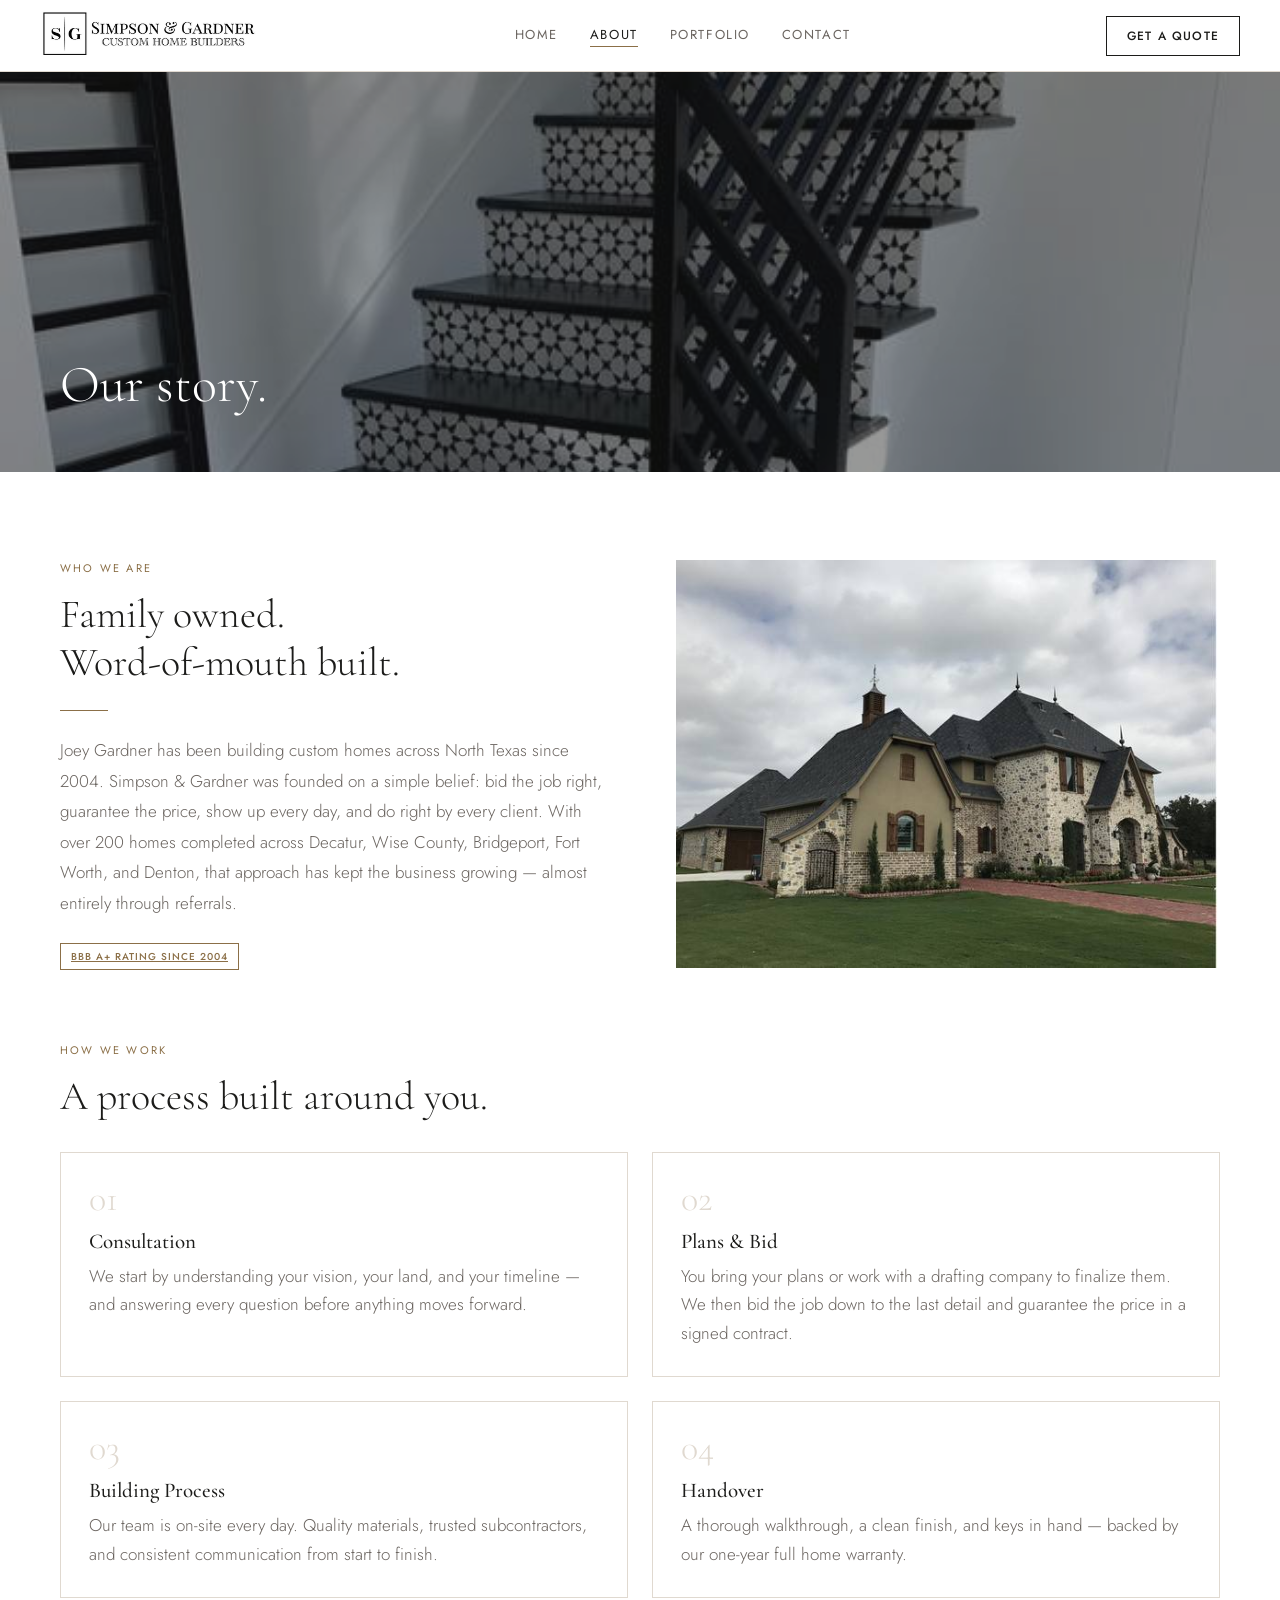
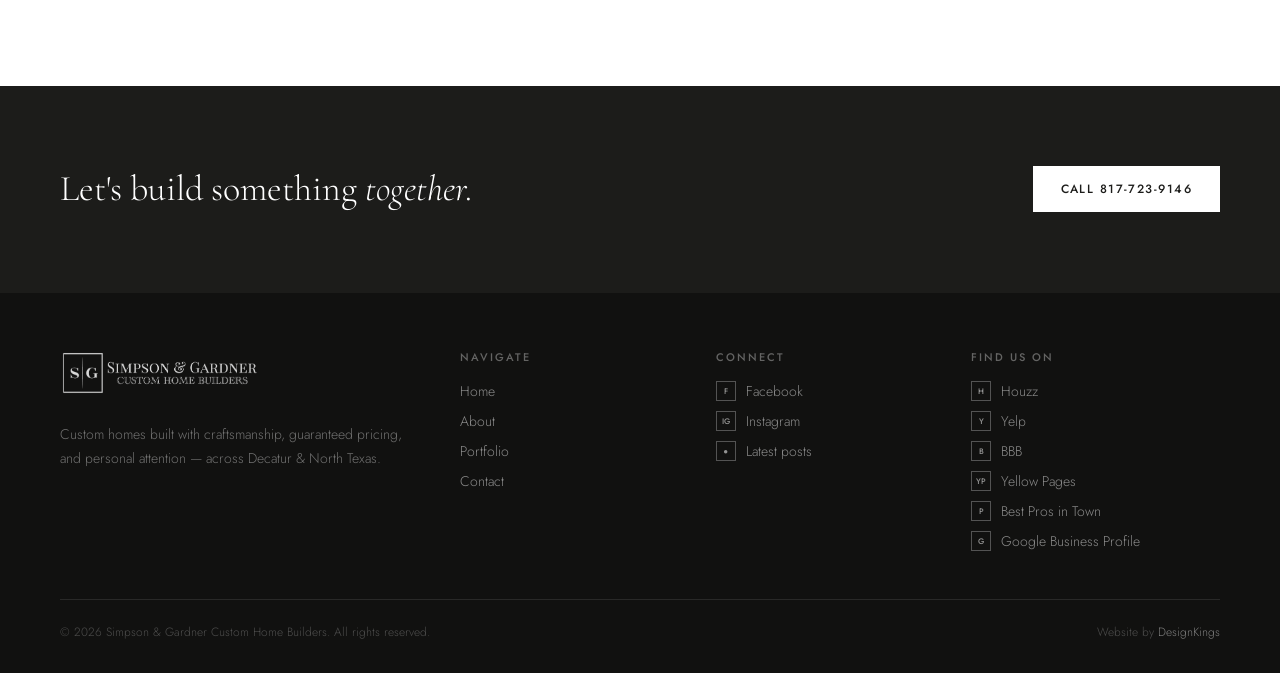
==== about.html @ be33e9b7 "Link the Google Business Profile and drop the coming soon placeholder" ====
<!DOCTYPE html>
<html lang="en">
<head>
<meta charset="UTF-8">
<meta name="viewport" content="width=device-width, initial-scale=1.0">
<title>About | Simpson &amp; Gardner Custom Home Builders</title>
<meta name="description" content="Building custom homes across North Texas since 2004. Meet Joey Gardner and see our four-step process from consultation to handover.">
<link href="https://fonts.googleapis.com/css2?family=Cormorant+Garamond:ital,wght@0,300;0,400;0,500;0,600;1,300;1,400&family=Jost:wght@300;400;500&display=swap" rel="stylesheet">
<link rel="stylesheet" href="assets/site.css?v=6">
</head>
<body>

<nav>
  <a class="nav-logo" href="index.html" aria-label="Simpson &amp; Gardner home"><img src="assets/img/img-e40c174fd7.png" alt="Simpson &amp; Gardner Custom Home Builders"></a>
  <div class="nav-links" id="nav-menu"><a href="index.html">Home</a><a href="about.html" class="active" aria-current="page">About</a><a href="portfolio.html">Portfolio</a><a href="contact.html">Contact</a></div>
  <a href="contact.html" class="nav-cta">Get a Quote</a>
  <button class="nav-toggle" id="nav-toggle" type="button" aria-label="Open menu" aria-expanded="false" aria-controls="nav-menu"><span></span><span></span><span></span></button>
</nav>

<div class="about-hero">
  <img src="assets/img/img-f6fa185555.jpg" alt="Simpson &amp; Gardner custom home">
  <div class="about-hero-overlay"><h1 class="about-hero-title">Our story.</h1></div>
</div>

<section>
  <div class="about-split">
    <div>
      <div class="section-eyebrow">Who we are</div>
      <h2 class="section-title">Family owned. <span class="nb">Word-of-mouth</span> built.</h2>
      <div class="rule"></div>
      <p class="section-body">Joey Gardner has been building custom homes across North Texas since 2004. Simpson &amp; Gardner was founded on a simple belief: bid the job right, guarantee the price, show up every day, and do right by every client. With over 200 homes completed across Decatur, Wise County, Bridgeport, Fort Worth, and Denton, that approach has kept the business growing — almost entirely through referrals.</p>
      <a class="badge-bbb" href="https://www.bbb.org/us/tx/decatur/profile/home-builders/simpson-gardner-custom-home-builders-0825-133932407" target="_blank" rel="noopener" style="margin-top:24px;">BBB A+ Rating Since 2004</a>
    </div>
    <img class="about-photo" src="assets/img/img-9545b23ca2.jpg" alt="Simpson &amp; Gardner custom home">
  </div>

  <div style="margin-top:72px;">
    <div class="section-eyebrow">How we work</div>
    <h2 class="section-title">A process built around you.</h2>
    <div class="process-steps" style="margin-top:32px;">
      <div class="process-step"><div class="step-num">01</div><div class="step-title">Consultation</div><div class="step-body">We start by understanding your vision, your land, and your timeline — and answering every question before anything moves forward.</div></div>
      <div class="process-step"><div class="step-num">02</div><div class="step-title">Plans &amp; Bid</div><div class="step-body">You bring your plans or work with a drafting company to finalize them. We then bid the job down to the last detail and guarantee the price in a signed contract.</div></div>
      <div class="process-step"><div class="step-num">03</div><div class="step-title">Building Process</div><div class="step-body">Our team is on-site every day. Quality materials, trusted subcontractors, and consistent communication from start to finish.</div></div>
      <div class="process-step"><div class="step-num">04</div><div class="step-title">Handover</div><div class="step-body">A thorough walkthrough, a clean finish, and keys in hand — backed by our one-year full home warranty.</div></div>
    </div>
  </div>
</section>

<div class="cta-band">
  <div class="cta-text">Let's build something <em>together.</em></div>
  <a href="tel:8177239146" class="btn-primary" style="white-space:nowrap;">Call 817-723-9146</a>
</div>

<footer>
  <div class="footer-top">
    <div>
      <a class="footer-logo" href="index.html" aria-label="Simpson &amp; Gardner home"><img src="assets/img/img-5695853304.png" alt="Simpson &amp; Gardner"></a>
      <p class="footer-tagline">Custom homes built with craftsmanship, guaranteed pricing,<br>and personal attention — across Decatur &amp; North Texas.</p>
    </div>
    <div>
      <div class="footer-col-title">Navigate</div>
      <div class="footer-links"><a href="index.html">Home</a><a href="about.html">About</a><a href="portfolio.html">Portfolio</a><a href="contact.html">Contact</a></div>
    </div>
    <div>
      <div class="footer-col-title">Connect</div>
      <div class="footer-links">
        <a class="dir-link" href="https://www.facebook.com/100084759589342" target="_blank" rel="noopener"><span class="dir-mark" aria-hidden="true">F</span><span class="dir-label">Facebook</span></a>
        <a class="dir-link" href="https://www.instagram.com/simpsonandgardner/" target="_blank" rel="noopener"><span class="dir-mark" aria-hidden="true">IG</span><span class="dir-label">Instagram</span></a>
        <a class="dir-link" href="index.html#follow"><span class="dir-mark" aria-hidden="true">&#9679;</span><span class="dir-label">Latest posts</span></a>
      </div>
    </div>
    <div>
      <div class="footer-col-title">Find us on</div>
      <div class="footer-links">
        <a class="dir-link" href="https://www.houzz.com/professionals/home-builders/simpson-and-gardner-custom-homes-pfvwus-pf~1166158101" target="_blank" rel="noopener"><span class="dir-mark" aria-hidden="true">H</span><span class="dir-label">Houzz</span></a>
        <a class="dir-link" href="https://www.yelp.com/biz/simpson-and-gardner-custom-home-builders-decatur-2" target="_blank" rel="noopener"><span class="dir-mark" aria-hidden="true">Y</span><span class="dir-label">Yelp</span></a>
        <a class="dir-link" href="https://www.bbb.org/us/tx/decatur/profile/home-builders/simpson-gardner-custom-home-builders-0825-133932407" target="_blank" rel="noopener"><span class="dir-mark" aria-hidden="true">B</span><span class="dir-label">BBB</span></a>
        <a class="dir-link" href="https://www.yellowpages.com/decatur-tx/mip/simpson-gardner-custom-home-builders-540751429" target="_blank" rel="noopener"><span class="dir-mark" aria-hidden="true">YP</span><span class="dir-label">Yellow Pages</span></a>
        <a class="dir-link" href="https://www.bestprosintown.com/tx/decatur/simpson-and-gardner-custom-home-builders-/" target="_blank" rel="noopener"><span class="dir-mark" aria-hidden="true">P</span><span class="dir-label">Best Pros in Town</span></a>
        <a class="dir-link" href="https://share.google/2lhiNzcTq8q9CfCoz" target="_blank" rel="noopener"><span class="dir-mark" aria-hidden="true">G</span><span class="dir-label">Google Business Profile</span></a>
      </div>
    </div>
  </div>
  <div class="footer-rule"></div>
  <div class="footer-bottom"><div class="footer-copy">&copy; 2026 Simpson &amp; Gardner Custom Home Builders. All rights reserved.</div><div class="footer-copy footer-credit">Website by <a href="https://www.design-kings.com" target="_blank" rel="noopener">DesignKings</a></div></div>
</footer>

<div class="lb" id="lb" role="dialog" aria-modal="true" aria-label="Photo viewer">
  <button class="lb-close" id="lb-close" aria-label="Close">Close &nbsp;&times;</button>
  <button class="lb-btn lb-prev" id="lb-prev" aria-label="Previous">&lsaquo;</button>
  <img id="lb-img" src="" alt="">
  <button class="lb-btn lb-next" id="lb-next" aria-label="Next">&rsaquo;</button>
  <div class="lb-cap" id="lb-cap"></div>
</div>
<script src="assets/site.js?v=6"></script>
</body>
</html>
---- assets/site.css ----
*{box-sizing:border-box;margin:0;padding:0;}
html{scroll-behavior:smooth;}
:root{--cream:#F8F5F0;--charcoal:#1C1C1A;--warm-gray:#6B6560;--light-rule:#E0D9D0;--gold:#8B6F47;--white:#FFFFFF;}
body{font-family:'Jost',sans-serif;background:#fff;color:var(--charcoal);}
nav{position:sticky;top:0;z-index:100;background:rgba(255,255,255,0.97);border-bottom:0.5px solid var(--light-rule);display:flex;align-items:center;justify-content:space-between;padding:0 40px;height:72px;}
.nav-logo img{height:44px;width:auto;display:block;}
.nav-links{display:flex;gap:32px;}
.nav-links a{font-family:'Jost',sans-serif;font-size:12px;font-weight:400;letter-spacing:0.12em;text-transform:uppercase;color:var(--warm-gray);text-decoration:none;}
.nav-cta{font-family:'Jost',sans-serif;font-size:11px;font-weight:500;letter-spacing:0.1em;text-transform:uppercase;border:1px solid var(--charcoal);padding:10px 20px;color:var(--charcoal);text-decoration:none;}
.hero{position:relative;height:620px;overflow:hidden;}
.hero-img{width:100%;height:100%;object-fit:cover;object-position:center 35%;display:block;}
.hero-overlay{position:absolute;inset:0;background:linear-gradient(to bottom,rgba(28,28,26,0.1) 0%,rgba(28,28,26,0.58) 100%);}
.hero-content{position:absolute;bottom:72px;left:60px;right:60px;}
.hero-eyebrow{font-family:'Jost',sans-serif;font-size:11px;font-weight:400;letter-spacing:0.2em;text-transform:uppercase;color:rgba(255,255,255,0.75);margin-bottom:16px;}
.hero-title{font-family:'Cormorant Garamond',serif;font-size:62px;font-weight:300;line-height:1.1;color:#fff;margin-bottom:24px;max-width:620px;}
.hero-title em{font-style:italic;}
.hero-btns{display:flex;gap:16px;}
.btn-primary{font-family:'Jost',sans-serif;font-size:11px;font-weight:500;letter-spacing:0.12em;text-transform:uppercase;background:#fff;color:var(--charcoal);padding:14px 28px;text-decoration:none;display:inline-block;}
.btn-ghost{font-family:'Jost',sans-serif;font-size:11px;font-weight:400;letter-spacing:0.12em;text-transform:uppercase;border:1px solid rgba(255,255,255,0.6);color:#fff;padding:14px 28px;text-decoration:none;display:inline-block;}
section{padding:88px 60px;}
.section-eyebrow{font-family:'Jost',sans-serif;font-size:10px;font-weight:400;letter-spacing:0.2em;text-transform:uppercase;color:var(--gold);margin-bottom:14px;}
.section-title{font-family:'Cormorant Garamond',serif;font-size:40px;font-weight:300;line-height:1.2;color:var(--charcoal);margin-bottom:16px;}
.section-body{font-family:'Jost',sans-serif;font-size:15px;font-weight:300;line-height:1.8;color:var(--warm-gray);max-width:620px;}
.rule{width:48px;height:1px;background:var(--gold);margin:24px 0;}
.intro{background:var(--cream);display:grid;grid-template-columns:1fr 1fr;gap:80px;align-items:center;}
.intro-pillars{display:flex;flex-direction:column;gap:28px;}
.pillar{border-left:1px solid var(--light-rule);padding-left:20px;}
.pillar-title{font-family:'Cormorant Garamond',serif;font-size:18px;font-weight:500;color:var(--charcoal);margin-bottom:6px;}
.pillar-body{font-family:'Jost',sans-serif;font-size:13px;font-weight:300;line-height:1.7;color:var(--warm-gray);}
.portfolio-filters{display:flex;gap:8px;flex-wrap:wrap;margin-bottom:40px;}
.filter-btn{font-family:'Jost',sans-serif;font-size:11px;font-weight:400;letter-spacing:0.1em;text-transform:uppercase;border:0.5px solid var(--light-rule);padding:8px 16px;background:none;color:var(--warm-gray);cursor:pointer;}
.filter-btn.active{border-color:var(--charcoal);background:var(--charcoal);color:#fff;}
.portfolio-grid{display:grid;grid-template-columns:repeat(3,1fr);gap:2px;}
.portfolio-card{position:relative;overflow:hidden;cursor:pointer;}
.portfolio-card img{width:100%;height:280px;object-fit:cover;display:block;transition:transform 0.5s;}
.portfolio-card:hover img{transform:scale(1.04);}
.portfolio-card-info{position:absolute;bottom:0;left:0;right:0;padding:20px 16px 16px;background:linear-gradient(to top,rgba(28,28,26,0.8),transparent);}
.portfolio-card-style{font-family:'Jost',sans-serif;font-size:10px;font-weight:400;letter-spacing:0.15em;text-transform:uppercase;color:rgba(255,255,255,0.7);margin-bottom:4px;}
.portfolio-card-name{font-family:'Cormorant Garamond',serif;font-size:18px;font-weight:300;color:#fff;}
.interior-grid{display:grid;grid-template-columns:repeat(2,1fr);gap:2px;margin-top:2px;}
.interior-card{position:relative;overflow:hidden;}
.interior-card img{width:100%;height:320px;object-fit:cover;display:block;transition:transform 0.5s;}
.interior-card:hover img{transform:scale(1.03);}
.interior-card-info{position:absolute;bottom:0;left:0;right:0;padding:20px 16px 16px;background:linear-gradient(to top,rgba(28,28,26,0.75),transparent);}
.stats{background:var(--charcoal);padding:64px 60px;display:grid;grid-template-columns:repeat(4,1fr);gap:40px;text-align:center;}
.stat-num{font-family:'Cormorant Garamond',serif;font-size:52px;font-weight:300;color:#fff;line-height:1;}
.stat-label{font-family:'Jost',sans-serif;font-size:11px;font-weight:300;letter-spacing:0.15em;text-transform:uppercase;color:rgba(255,255,255,0.5);margin-top:10px;}
.testimonials{background:var(--cream);}
.testimonial-grid{display:grid;grid-template-columns:1fr 1fr;gap:40px;margin-top:48px;}
.testimonial{background:#fff;padding:36px;border:0.5px solid var(--light-rule);}
.testimonial-quote{font-family:'Cormorant Garamond',serif;font-size:19px;font-weight:300;font-style:italic;line-height:1.6;color:var(--charcoal);margin-bottom:24px;}
.testimonial-author{font-family:'Jost',sans-serif;font-size:12px;font-weight:400;letter-spacing:0.1em;text-transform:uppercase;color:var(--warm-gray);}
.cta-band{background:var(--charcoal);padding:80px 60px;display:flex;align-items:center;justify-content:space-between;gap:40px;}
.cta-text{font-family:'Cormorant Garamond',serif;font-size:36px;font-weight:300;color:#fff;max-width:500px;line-height:1.3;}
.cta-text em{font-style:italic;}
footer{background:#111110;padding:56px 60px 32px;}
.footer-top{display:grid;grid-template-columns:2fr 1fr 1fr;gap:60px;margin-bottom:48px;}
.footer-logo img{height:36px;width:auto;opacity:0.75;margin-bottom:16px;}
.footer-tagline{font-family:'Jost',sans-serif;font-size:13px;font-weight:300;color:rgba(255,255,255,0.4);line-height:1.7;}
.footer-col-title{font-family:'Jost',sans-serif;font-size:10px;font-weight:500;letter-spacing:0.18em;text-transform:uppercase;color:rgba(255,255,255,0.35);margin-bottom:16px;}
.footer-links{display:flex;flex-direction:column;gap:10px;}
.footer-links a{font-family:'Jost',sans-serif;font-size:13px;font-weight:300;color:rgba(255,255,255,0.5);text-decoration:none;}
.footer-rule{height:0.5px;background:rgba(255,255,255,0.1);margin-bottom:24px;}
.footer-copy{font-family:'Jost',sans-serif;font-size:11px;font-weight:300;color:rgba(255,255,255,0.25);}


.about-hero{position:relative;height:400px;overflow:hidden;}
.about-hero img{width:100%;height:100%;object-fit:cover;object-position:center 30%;}
.about-hero-overlay{position:absolute;inset:0;background:rgba(28,28,26,0.45);display:flex;align-items:flex-end;padding:56px 60px;}
.about-hero-title{font-family:'Cormorant Garamond',serif;font-size:52px;font-weight:300;color:#fff;}
.about-split{display:grid;grid-template-columns:1fr 1fr;gap:72px;align-items:start;}
.about-photo{width:100%;aspect-ratio:4/3;object-fit:cover;display:block;}
.process-steps{display:grid;grid-template-columns:1fr 1fr;gap:24px;}
.process-step{padding:28px;border:0.5px solid var(--light-rule);}
.step-num{font-family:'Cormorant Garamond',serif;font-size:36px;font-weight:300;color:var(--light-rule);line-height:1;margin-bottom:12px;}
.step-title{font-family:'Cormorant Garamond',serif;font-size:20px;font-weight:500;color:var(--charcoal);margin-bottom:8px;}
.step-body{font-family:'Jost',sans-serif;font-size:13px;font-weight:300;line-height:1.7;color:var(--warm-gray);}
.contact-split{display:grid;grid-template-columns:1fr 1fr;gap:72px;}
.contact-form{display:flex;flex-direction:column;gap:16px;}
.form-field{display:flex;flex-direction:column;gap:6px;}
.form-label{font-family:'Jost',sans-serif;font-size:10px;font-weight:500;letter-spacing:0.12em;text-transform:uppercase;color:var(--warm-gray);}
.form-input{font-family:'Jost',sans-serif;font-size:14px;font-weight:300;border:none;border-bottom:1px solid var(--light-rule);padding:10px 0;background:none;color:var(--charcoal);outline:none;}
.form-textarea{font-family:'Jost',sans-serif;font-size:14px;font-weight:300;border:none;border-bottom:1px solid var(--light-rule);padding:10px 0;background:none;color:var(--charcoal);outline:none;resize:none;height:100px;}
.contact-info-item{margin-bottom:32px;}
.contact-info-label{font-family:'Jost',sans-serif;font-size:10px;font-weight:500;letter-spacing:0.15em;text-transform:uppercase;color:var(--gold);margin-bottom:6px;}
.contact-info-value{font-family:'Jost',sans-serif;font-size:15px;font-weight:300;color:var(--charcoal);line-height:1.6;}
.contact-info-value a{color:var(--charcoal);text-decoration:none;}
.social-row{display:flex;gap:16px;margin-top:8px;}
.social-link{font-family:'Jost',sans-serif;font-size:11px;font-weight:400;letter-spacing:0.1em;text-transform:uppercase;border:0.5px solid var(--light-rule);padding:10px 18px;color:var(--warm-gray);text-decoration:none;}
.badge-bbb{display:inline-block;font-family:'Jost',sans-serif;font-size:10px;font-weight:500;letter-spacing:0.1em;text-transform:uppercase;border:0.5px solid var(--gold);color:var(--gold);padding:5px 10px;margin-top:16px;}

@media(max-width:768px){
  nav{padding:0 20px;height:60px;}
  .nav-links{display:none;}
  .nav-cta{font-size:10px;padding:8px 14px;}
  .hero{height:480px;}
  .hero-content{bottom:40px;left:24px;right:24px;}
  .hero-title{font-size:38px;}
  .hero-btns{flex-direction:column;gap:10px;}
  .btn-primary,.btn-ghost{text-align:center;padding:13px 20px;}
  section{padding:56px 24px;}
  .section-title{font-size:30px;}
  .intro{grid-template-columns:1fr;gap:40px;}
  .portfolio-grid{grid-template-columns:1fr 1fr;}
  .portfolio-card img{height:200px;}
  .interior-grid{grid-template-columns:1fr;}
  .interior-card img{height:240px;}
  .stats{grid-template-columns:1fr 1fr;gap:32px;padding:48px 24px;}
  .stat-num{font-size:40px;}
  .testimonial-grid{grid-template-columns:1fr;gap:20px;}
  .cta-band{flex-direction:column;align-items:flex-start;padding:56px 24px;gap:24px;}
  .cta-text{font-size:28px;}
  footer{padding:40px 24px 24px;}
  .footer-top{grid-template-columns:1fr;gap:32px;}
  
  .about-hero{height:280px;}
  .about-hero-overlay{padding:32px 24px;}
  .about-hero-title{font-size:36px;}
  .about-split{grid-template-columns:1fr;gap:36px;}
  .about-photo{aspect-ratio:16/9;}
  .process-steps{grid-template-columns:1fr;gap:16px;}
  .contact-split{grid-template-columns:1fr;gap:48px;}
  div[style*="margin:0 60px"]{margin:0 24px !important;}
  div[style*="padding:40px 60px"]{padding:32px 24px !important;}
}

@media(max-width:480px){
  .portfolio-grid{grid-template-columns:1fr;}
  .hero-title{font-size:32px;}
  .section-title{font-size:26px;}
  .stats{grid-template-columns:1fr 1fr;}
}

/* --- Featured project galleries (added Aug 25) --- */
.project-head{display:grid;grid-template-columns:1fr auto;gap:40px;align-items:end;padding-bottom:40px;}
.project-meta{font-family:'Jost',sans-serif;font-size:11px;font-weight:400;letter-spacing:0.15em;text-transform:uppercase;color:var(--warm-gray);text-align:right;line-height:2;}
.project-gallery{display:grid;grid-template-columns:repeat(3,1fr);grid-auto-rows:300px;grid-auto-flow:dense;gap:2px;margin:0 60px 88px;}
.project-gallery .g{position:relative;overflow:hidden;cursor:zoom-in;background:var(--cream);}
.project-gallery .g img{width:100%;height:100%;object-fit:cover;display:block;transition:transform 0.5s;}
.project-gallery .g:hover img{transform:scale(1.03);}
.project-gallery .g.lead{grid-column:span 2;grid-row:span 2;}
.project-gallery .g.tall{grid-row:span 2;}
.g-cap{position:absolute;bottom:0;left:0;right:0;padding:18px 16px 14px;background:linear-gradient(to top,rgba(28,28,26,0.7),transparent);font-family:'Jost',sans-serif;font-size:11px;font-weight:400;letter-spacing:0.12em;text-transform:uppercase;color:rgba(255,255,255,0.85);opacity:0;transition:opacity 0.3s;}
.project-gallery .g:hover .g-cap{opacity:1;}
.featured-grid{display:grid;grid-template-columns:1fr 1fr;gap:2px;margin-bottom:2px;}
.featured-grid .portfolio-card img{height:380px;}
.featured-grid .portfolio-card-name{font-size:24px;}
.project-divider{height:1px;background:var(--light-rule);margin:0 60px;}
.portfolio-card.is-hidden,.interior-card.is-hidden{display:none;}
.lb{position:fixed;inset:0;background:rgba(17,17,16,0.96);z-index:1000;display:none;align-items:center;justify-content:center;}
.lb.open{display:flex;}
.lb img{max-width:92vw;max-height:86vh;object-fit:contain;display:block;box-shadow:0 30px 80px rgba(0,0,0,0.5);}
.lb-cap{position:absolute;bottom:28px;left:0;right:0;text-align:center;font-family:'Jost',sans-serif;font-size:11px;letter-spacing:0.15em;text-transform:uppercase;color:rgba(255,255,255,0.6);}
.lb-btn{position:absolute;top:50%;transform:translateY(-50%);background:none;border:none;color:#fff;font-family:'Cormorant Garamond',serif;font-size:56px;font-weight:300;cursor:pointer;padding:20px;opacity:0.7;line-height:1;}
.lb-btn:hover{opacity:1;}
.lb-prev{left:12px;}.lb-next{right:12px;}
.lb-close{position:absolute;top:16px;right:24px;background:none;border:none;color:#fff;font-family:'Jost',sans-serif;font-size:11px;letter-spacing:0.15em;text-transform:uppercase;cursor:pointer;padding:12px;opacity:0.7;}
.lb-close:hover{opacity:1;}
@media(max-width:768px){
  .project-head{grid-template-columns:1fr;gap:16px;}
  .project-meta{text-align:left;}
  .project-gallery{grid-template-columns:1fr 1fr;grid-auto-rows:200px;margin:0 24px 56px;}
  .project-gallery .g.lead{grid-column:span 2;grid-row:span 2;}
  .project-gallery .g.tall{grid-row:span 1;}
  .project-divider{margin:0 24px;}
  .featured-grid{grid-template-columns:1fr;}
  .featured-grid .portfolio-card img{height:240px;}
  .g-cap{opacity:1;}
  .project-gallery .g:last-child:nth-child(even){grid-column:span 2;}
  .lb-btn{font-size:40px;padding:12px;}
}
@media(max-width:480px){
  .project-gallery{grid-auto-rows:170px;}
}

/* --- Live social feeds (added Aug 25) --- */
.social{background:#fff;border-top:0.5px solid var(--light-rule);}
.social-head{margin-bottom:40px;}
.social-grid{display:grid;grid-template-columns:1fr 1fr;gap:32px;}
.feed{border:0.5px solid var(--light-rule);background:#fff;display:flex;flex-direction:column;}
.feed-bar{display:flex;align-items:center;justify-content:space-between;gap:16px;padding:16px 20px;border-bottom:0.5px solid var(--light-rule);}
.feed-id{display:flex;align-items:center;gap:12px;}
.feed-icon{width:28px;height:28px;display:block;color:var(--charcoal);}
.feed-name{font-family:'Cormorant Garamond',serif;font-size:19px;font-weight:500;color:var(--charcoal);line-height:1.1;}
.feed-handle{font-family:'Jost',sans-serif;font-size:11px;font-weight:300;letter-spacing:0.08em;color:var(--warm-gray);margin-top:2px;}
.feed-follow{font-family:'Jost',sans-serif;font-size:10px;font-weight:500;letter-spacing:0.12em;text-transform:uppercase;border:1px solid var(--charcoal);padding:8px 14px;color:var(--charcoal);text-decoration:none;white-space:nowrap;}
.feed-body{position:relative;background:var(--cream);}
.feed-body iframe{display:block;position:relative;z-index:1;width:100%;height:640px;border:0;background:transparent;}
.feed-wait{position:absolute;inset:0;display:flex;align-items:center;justify-content:center;font-family:'Jost',sans-serif;font-size:10px;letter-spacing:0.18em;text-transform:uppercase;color:var(--warm-gray);}



@media(prefers-reduced-motion:reduce){}
@media(max-width:768px){
  .social-head{grid-template-columns:1fr;gap:12px;margin-bottom:28px;}
  .social-grid{grid-template-columns:1fr;gap:20px;}
  .feed-body iframe{height:560px;}
}
/* current page indicator */
.nav-links a.active{color:var(--charcoal);border-bottom:1px solid var(--gold);padding-bottom:2px;}


/* Instagram feed rendered from assets/feed/instagram.json */
.ig-scroll{position:relative;z-index:1;height:640px;overflow-y:auto;background:#fff;display:grid;grid-template-columns:1fr 1fr;gap:2px;align-content:start;padding:2px;-webkit-overflow-scrolling:touch;}
.ig-tile{position:relative;display:block;aspect-ratio:1/1;overflow:hidden;background:var(--cream);text-decoration:none;}
.ig-tile img{width:100%;height:100%;object-fit:cover;display:block;transition:transform .5s ease;}
.ig-tile:hover img{transform:scale(1.04);}
.ig-cap{position:absolute;left:0;right:0;bottom:0;padding:12px 10px 10px;background:linear-gradient(to top,rgba(28,28,26,.82),rgba(28,28,26,0));color:#fff;font-family:'Jost',sans-serif;font-size:11px;font-weight:300;line-height:1.45;opacity:0;transition:opacity .3s ease;pointer-events:none;}
.ig-tile:hover .ig-cap{opacity:1;}
@media(max-width:768px){.ig-scroll{height:560px;}}

/* Contact form */
.form-hp{position:absolute;left:-9999px;width:1px;height:1px;opacity:0;pointer-events:none;}
.form-input:focus,.form-textarea:focus{border-bottom-color:var(--gold);}
.form-field.invalid .form-input,.form-field.invalid .form-textarea{border-bottom-color:#b23b3b;}
.form-error{font-family:'Jost',sans-serif;font-size:11px;font-weight:300;color:#b23b3b;margin-top:2px;}
.form-submit{align-self:flex-start;margin-top:8px;border:1px solid var(--charcoal);cursor:pointer;transition:background .25s ease,color .25s ease;}
.form-submit:hover:not(:disabled){background:var(--charcoal);color:#fff;}
.form-submit:disabled{opacity:.5;cursor:default;}
.form-status{font-family:'Jost',sans-serif;font-size:12px;font-weight:300;line-height:1.6;margin-top:4px;min-height:1em;}
.form-status.error{color:#b23b3b;}
.form-sent{border-left:2px solid var(--gold);padding:24px 0 24px 24px;}
.form-sent h3{font-family:'Cormorant Garamond',serif;font-size:26px;font-weight:400;color:var(--charcoal);margin-bottom:10px;}
.form-sent p{font-family:'Jost',sans-serif;font-size:14px;font-weight:300;line-height:1.7;color:var(--warm-gray);}

/* ---- Mobile menu ---- */
.nav-toggle{display:none;flex-direction:column;justify-content:center;align-items:center;gap:5px;width:44px;height:44px;margin-left:10px;padding:0;background:none;border:0;cursor:pointer;}
.nav-toggle span{display:block;width:22px;height:1.5px;background:var(--charcoal);transition:transform .3s ease,opacity .2s ease;}
.nav-toggle[aria-expanded="true"] span:nth-child(1){transform:translateY(6.5px) rotate(45deg);}
.nav-toggle[aria-expanded="true"] span:nth-child(2){opacity:0;}
.nav-toggle[aria-expanded="true"] span:nth-child(3){transform:translateY(-6.5px) rotate(-45deg);}

@media(max-width:768px){
  .nav-toggle{display:flex;}
  .nav-links{display:flex;flex-direction:column;gap:0;position:absolute;top:100%;left:0;right:0;background:#fff;border-bottom:0;box-shadow:none;max-height:0;overflow:hidden;transition:max-height .32s ease;}
  .nav-links.open{border-bottom:0.5px solid var(--light-rule);box-shadow:0 14px 28px rgba(28,28,26,0.09);}
  .nav-links.open{max-height:360px;}
  .nav-links a{padding:17px 24px;border-top:0.5px solid var(--light-rule);font-size:13px;letter-spacing:0.14em;}
  .nav-links a.active{border-bottom:none;color:var(--gold);padding-bottom:17px;}
}

/* ---- Desktop typography: larger reading text, micro-labels left alone ---- */
@media(min-width:769px){
  .section-body{font-size:17px;}
  .pillar-body,.step-body{font-size:15px;}
  .pillar-title{font-size:19px;}
  .step-title{font-size:21px;}
  .portfolio-card-name{font-size:20px;}
  .testimonial-quote{font-size:21px;}
  .testimonial-author{font-size:13px;}
  .contact-info-value{font-size:16px;}
  .form-input,.form-textarea{font-size:16px;}
  .form-sent p{font-size:15px;}
  .form-status{font-size:13px;}
  .form-error{font-size:12px;}
  .footer-tagline,.footer-links a{font-size:14px;}
  .footer-copy{font-size:12px;}
  .nav-links a{font-size:13px;}
  .nav-cta{font-size:12px;}
  .btn-primary,.btn-ghost,.filter-btn,.social-link{font-size:12px;}
  .project-meta,.g-cap,.feed-handle,.ig-cap{font-size:12px;}
  .section-eyebrow,.form-label,.contact-info-label,.footer-col-title,.portfolio-card-style{font-size:11px;}
  .hero-eyebrow,.stat-label{font-size:12px;}
}

/* ================= Revision pass: logos, footer, spacing, line breaks ================= */

/* Logos, now links home and larger */
.nav-logo{display:block;line-height:0;}
.nav-logo img{height:56px;}
.footer-logo{display:inline-block;line-height:0;}
.footer-logo img{height:52px;opacity:0.85;transition:opacity .25s ease;}
.footer-logo:hover img{opacity:1;}

/* Footer: four columns, credit pinned bottom right */
.footer-top{grid-template-columns:1.7fr 1fr 1fr 1.2fr;gap:48px;}
.footer-bottom{display:flex;justify-content:space-between;align-items:center;gap:16px;flex-wrap:wrap;}
.footer-credit{text-align:right;}
.footer-credit a{color:rgba(255,255,255,0.45);text-decoration:none;}
.footer-credit a:hover{color:rgba(255,255,255,0.8);}

/* Directory links with monogram marks */
.dir-link{display:flex;align-items:center;gap:10px;}
.dir-label{display:block;}
.dir-mark{display:inline-flex;align-items:center;justify-content:center;flex:none;width:20px;height:20px;border:0.5px solid rgba(255,255,255,0.28);font-family:'Jost',sans-serif;font-size:8px;font-weight:500;letter-spacing:0.04em;color:rgba(255,255,255,0.55);}
.dir-link:hover .dir-mark{border-color:rgba(255,255,255,0.6);color:rgba(255,255,255,0.9);}




/* Stop single words dropping onto a line of their own */
h1,h2,h3,.section-title,.cta-text,.hero-title,.about-hero-title,
.pillar-title,.step-title,.portfolio-card-name,.form-sent h3,.feed-name{text-wrap:balance;}
p,.section-body,.pillar-body,.step-body,.footer-tagline,.project-meta,
.testimonial-quote,.contact-info-value{text-wrap:pretty;}

/* Full-width intro paragraphs */
.section-body-wide{max-width:none;}
.cta-text-wide{max-width:none;}

/* Tighter gaps between portfolio projects */
.project-gallery{margin-bottom:40px;}
section[id^="project-"]{padding-top:56px;}

/* Contact details column: more room to breathe */
.contact-info-item{margin-bottom:36px;}
.contact-info-value{line-height:1.75;}
.contact-split{grid-template-columns:1fr 0.9fr;gap:64px;}

@media(max-width:768px){
  .nav-logo img{height:42px;}
  .footer-logo img{height:44px;}
  .footer-top{grid-template-columns:1fr;gap:32px;}
  .footer-bottom{flex-direction:column;align-items:flex-start;gap:8px;}
  .footer-credit{text-align:left;}
  .contact-split{grid-template-columns:1fr;gap:48px;}
  .project-gallery{margin-bottom:28px;}
  section[id^="project-"]{padding-top:40px;}
}

/* Supporting text one step up, matching the guarantee copy */
.pillar-body,.step-body{font-size:15px;}
.footer-tagline{font-size:14px;}
@media(min-width:769px){
  .pillar-body,.step-body{font-size:17px;}
  .footer-tagline,.footer-links a,.dir-link{font-size:14px;}
  .contact-info-value{font-size:17px;}
}

/* keep hyphenated compounds from breaking across lines */
.nb{white-space:nowrap;}
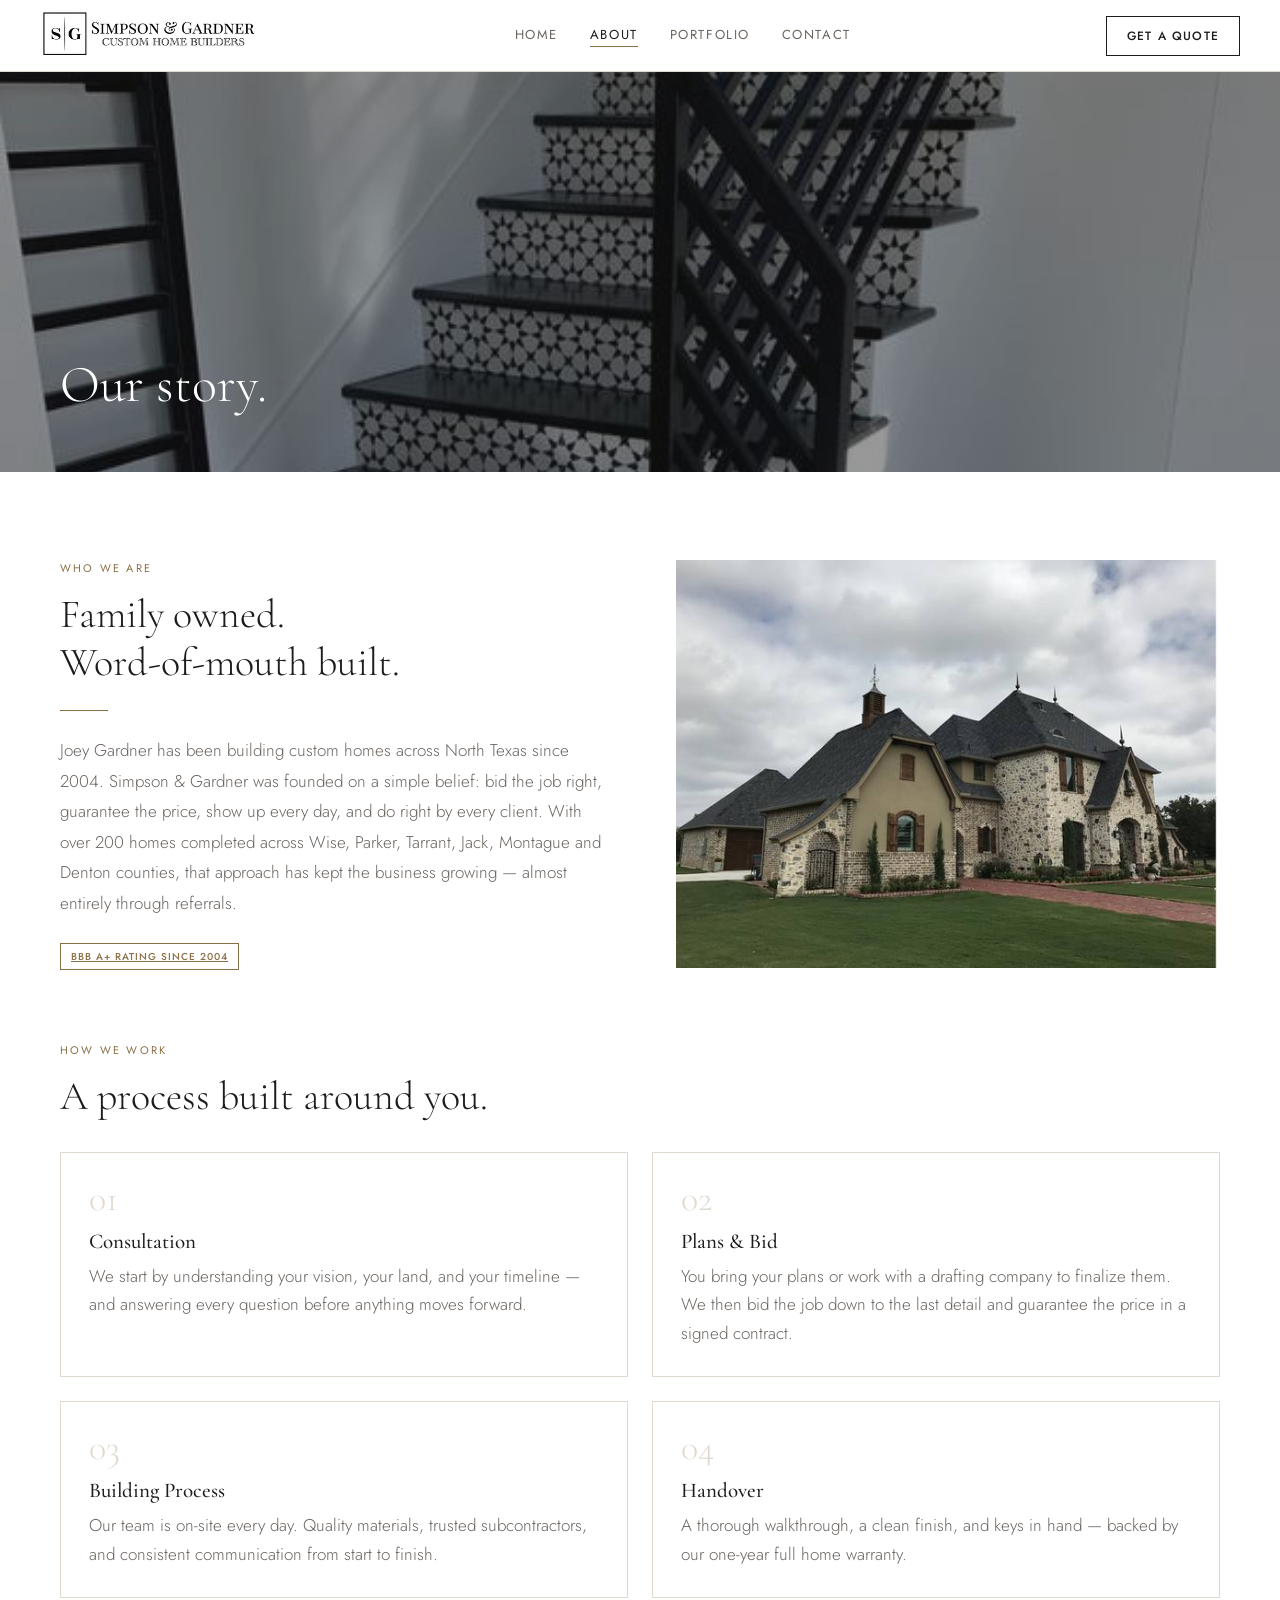
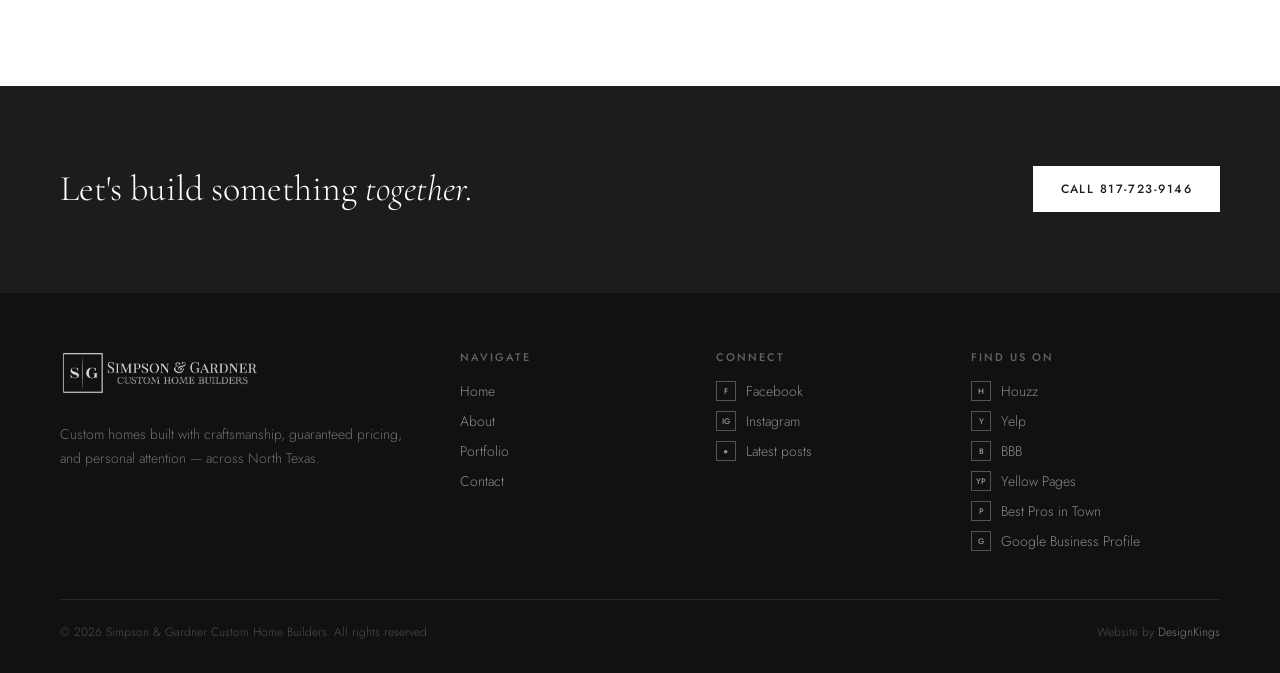
==== commit d2ae2c0f: "Expand service area in About copy" ====
--- a/about.html
+++ b/about.html
@@ -6,7 +6,7 @@
 <title>About | Simpson &amp; Gardner Custom Home Builders</title>
 <meta name="description" content="Building custom homes across North Texas since 2004. Meet Joey Gardner and see our four-step process from consultation to handover.">
 <link href="https://fonts.googleapis.com/css2?family=Cormorant+Garamond:ital,wght@0,300;0,400;0,500;0,600;1,300;1,400&family=Jost:wght@300;400;500&display=swap" rel="stylesheet">
-<link rel="stylesheet" href="assets/site.css?v=6">
+<link rel="stylesheet" href="assets/site.css?v=7">
 </head>
 <body>
 
@@ -28,7 +28,7 @@
       <div class="section-eyebrow">Who we are</div>
       <h2 class="section-title">Family owned. <span class="nb">Word-of-mouth</span> built.</h2>
       <div class="rule"></div>
-      <p class="section-body">Joey Gardner has been building custom homes across North Texas since 2004. Simpson &amp; Gardner was founded on a simple belief: bid the job right, guarantee the price, show up every day, and do right by every client. With over 200 homes completed across Decatur, Wise County, Bridgeport, Fort Worth, and Denton, that approach has kept the business growing — almost entirely through referrals.</p>
+      <p class="section-body">Joey Gardner has been building custom homes across North Texas since 2004. Simpson &amp; Gardner was founded on a simple belief: bid the job right, guarantee the price, show up every day, and do right by every client. With over 200 homes completed across Wise, Parker, Tarrant, Jack, Montague and Denton counties, that approach has kept the business growing — almost entirely through referrals.</p>
       <a class="badge-bbb" href="https://www.bbb.org/us/tx/decatur/profile/home-builders/simpson-gardner-custom-home-builders-0825-133932407" target="_blank" rel="noopener" style="margin-top:24px;">BBB A+ Rating Since 2004</a>
     </div>
     <img class="about-photo" src="assets/img/img-9545b23ca2.jpg" alt="Simpson &amp; Gardner custom home">
@@ -55,7 +55,7 @@
   <div class="footer-top">
     <div>
       <a class="footer-logo" href="index.html" aria-label="Simpson &amp; Gardner home"><img src="assets/img/img-5695853304.png" alt="Simpson &amp; Gardner"></a>
-      <p class="footer-tagline">Custom homes built with craftsmanship, guaranteed pricing,<br>and personal attention — across Decatur &amp; North Texas.</p>
+      <p class="footer-tagline">Custom homes built with craftsmanship, guaranteed pricing,<br>and personal attention — across North Texas.</p>
     </div>
     <div>
       <div class="footer-col-title">Navigate</div>
@@ -92,6 +92,6 @@
   <button class="lb-btn lb-next" id="lb-next" aria-label="Next">&rsaquo;</button>
   <div class="lb-cap" id="lb-cap"></div>
 </div>
-<script src="assets/site.js?v=6"></script>
+<script src="assets/site.js?v=7"></script>
 </body>
 </html>
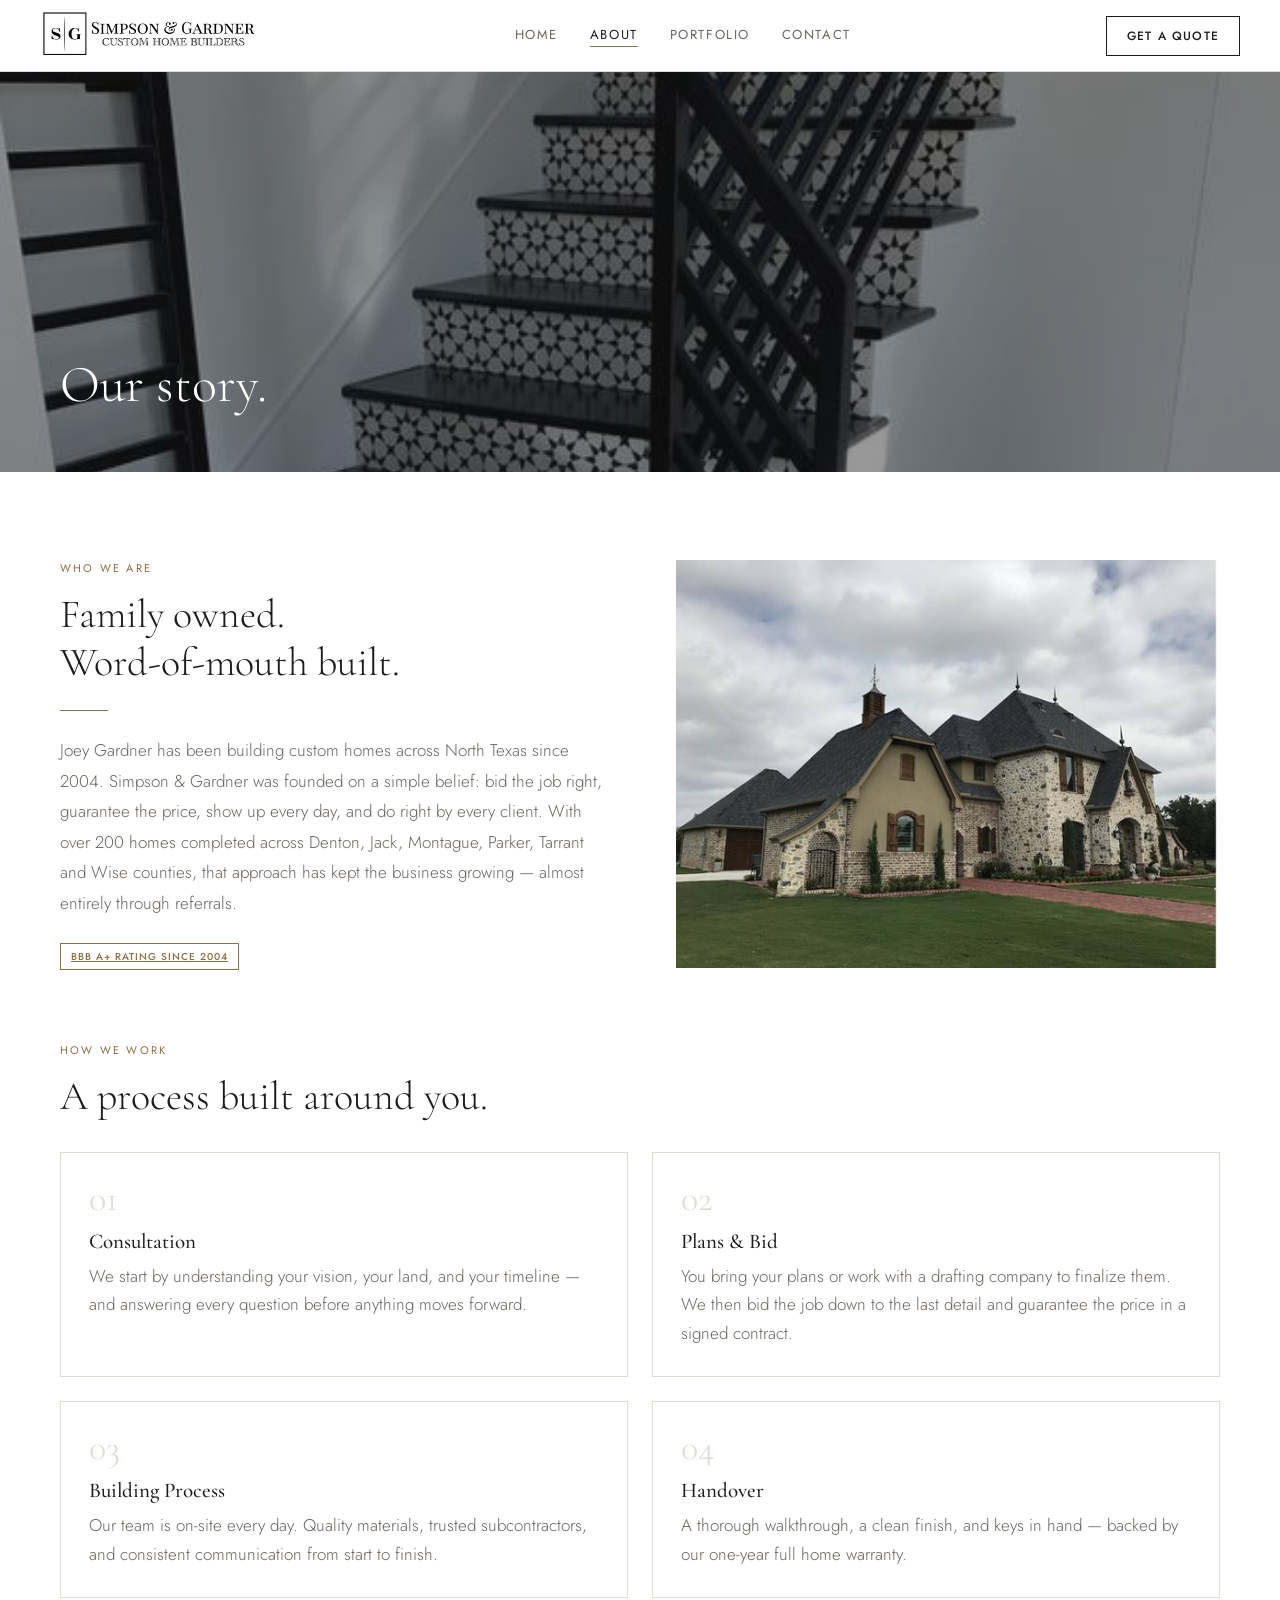
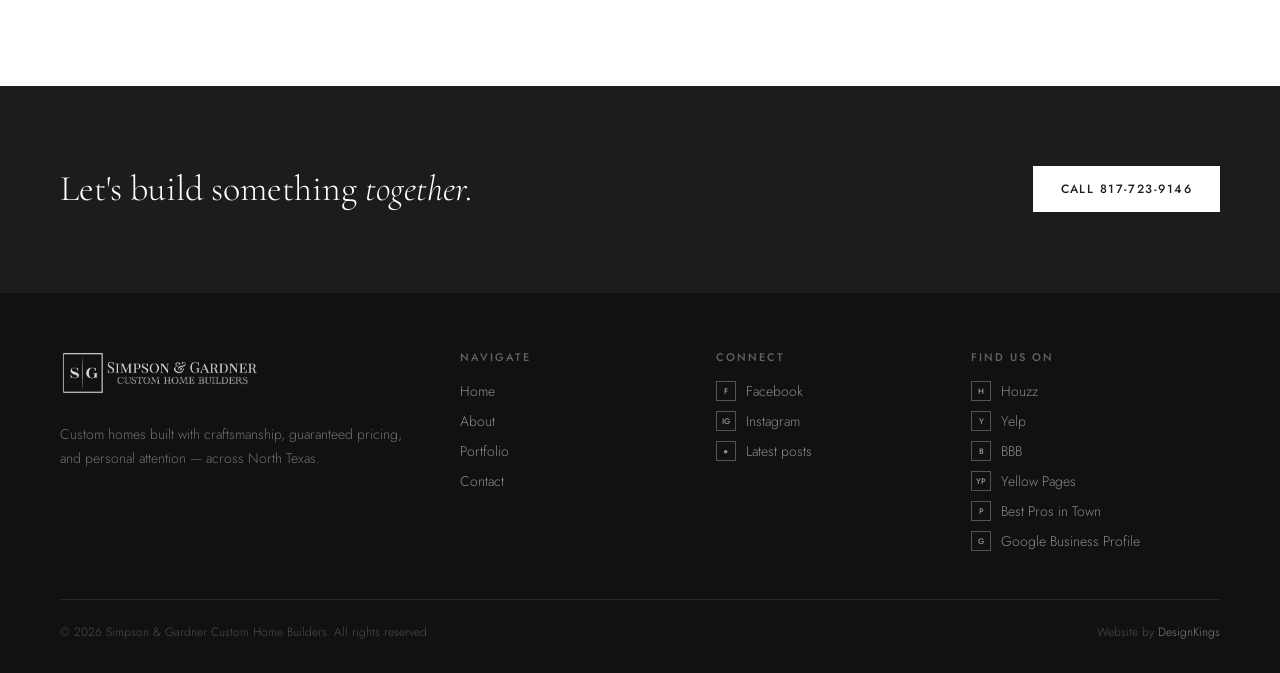
==== commit 99cedc7d: "Alphabetize counties in About copy Updated the order of counties listed in the company description." ====
--- a/about.html
+++ b/about.html
@@ -28,7 +28,7 @@
       <div class="section-eyebrow">Who we are</div>
       <h2 class="section-title">Family owned. <span class="nb">Word-of-mouth</span> built.</h2>
       <div class="rule"></div>
-      <p class="section-body">Joey Gardner has been building custom homes across North Texas since 2004. Simpson &amp; Gardner was founded on a simple belief: bid the job right, guarantee the price, show up every day, and do right by every client. With over 200 homes completed across Wise, Parker, Tarrant, Jack, Montague and Denton counties, that approach has kept the business growing — almost entirely through referrals.</p>
+      <p class="section-body">Joey Gardner has been building custom homes across North Texas since 2004. Simpson &amp; Gardner was founded on a simple belief: bid the job right, guarantee the price, show up every day, and do right by every client. With over 200 homes completed across Denton, Jack, Montague, Parker, Tarrant and Wise counties, that approach has kept the business growing — almost entirely through referrals.</p>
       <a class="badge-bbb" href="https://www.bbb.org/us/tx/decatur/profile/home-builders/simpson-gardner-custom-home-builders-0825-133932407" target="_blank" rel="noopener" style="margin-top:24px;">BBB A+ Rating Since 2004</a>
     </div>
     <img class="about-photo" src="assets/img/img-9545b23ca2.jpg" alt="Simpson &amp; Gardner custom home">
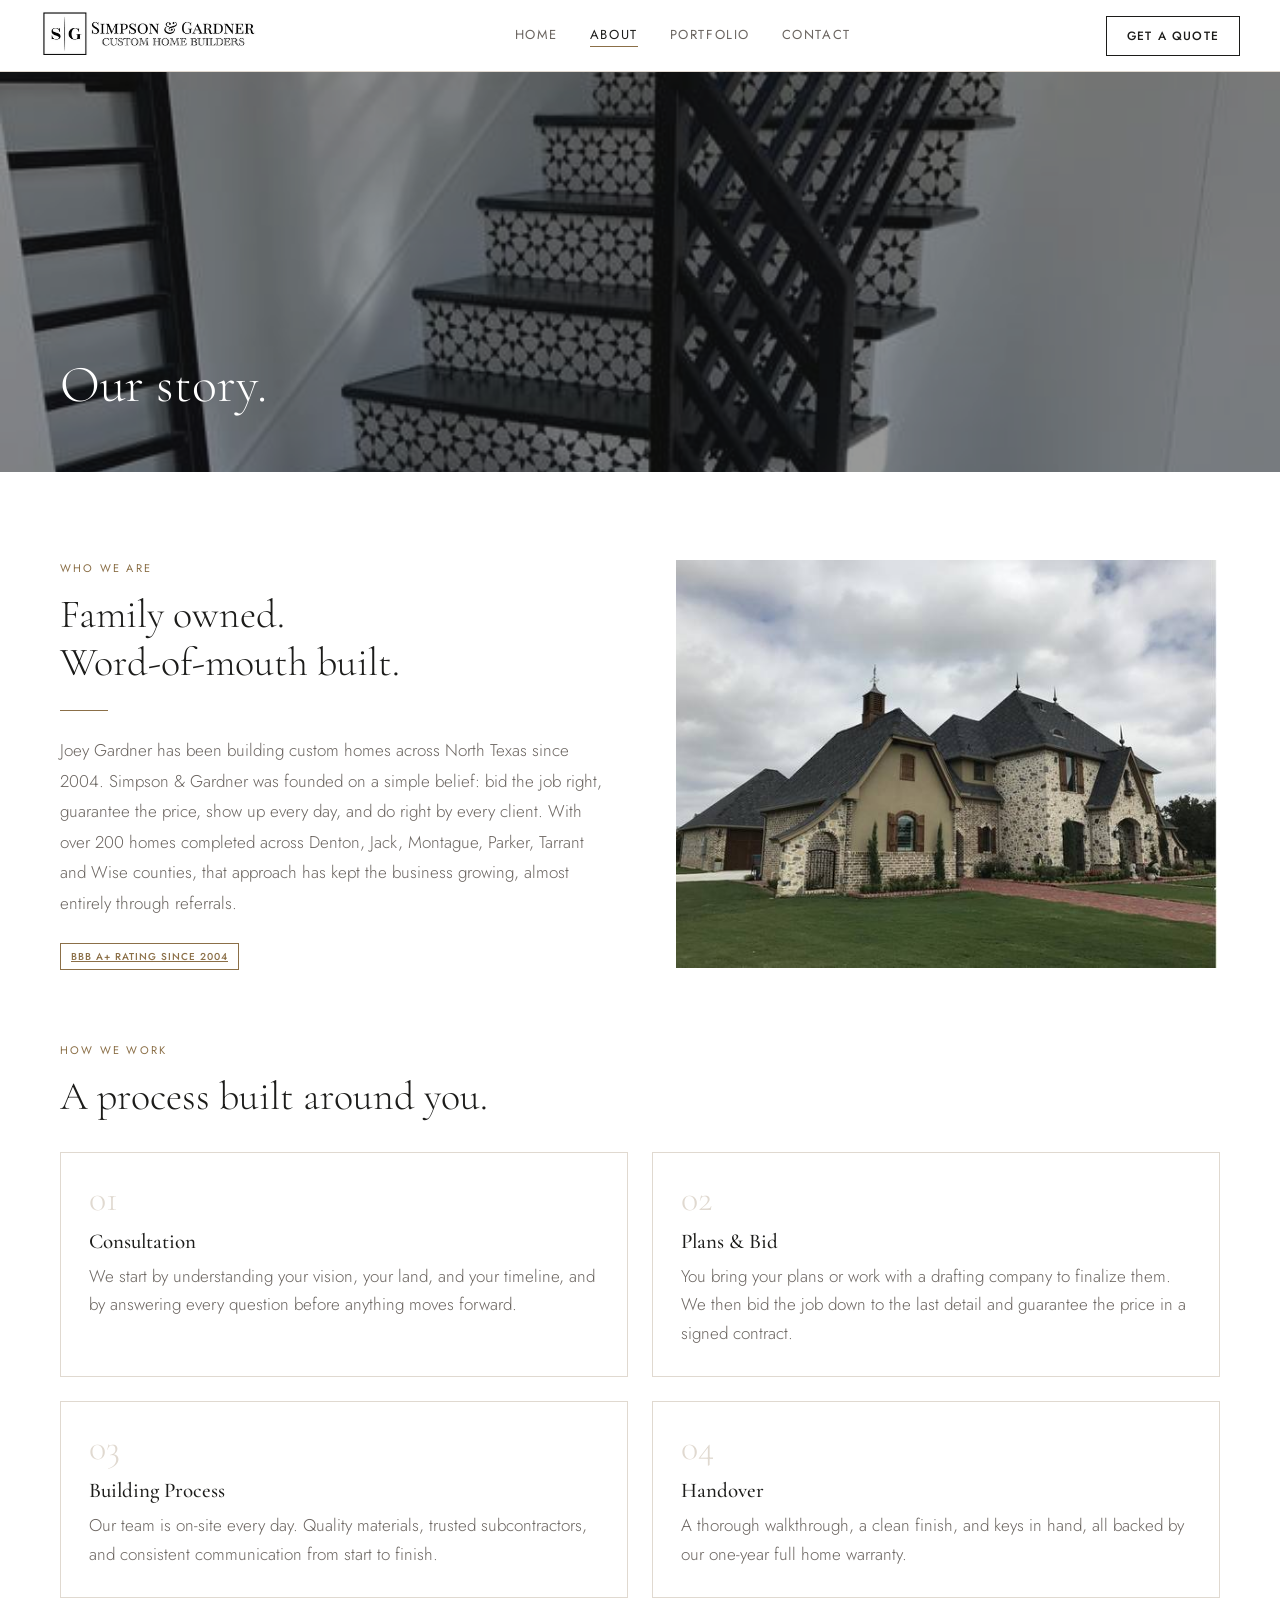
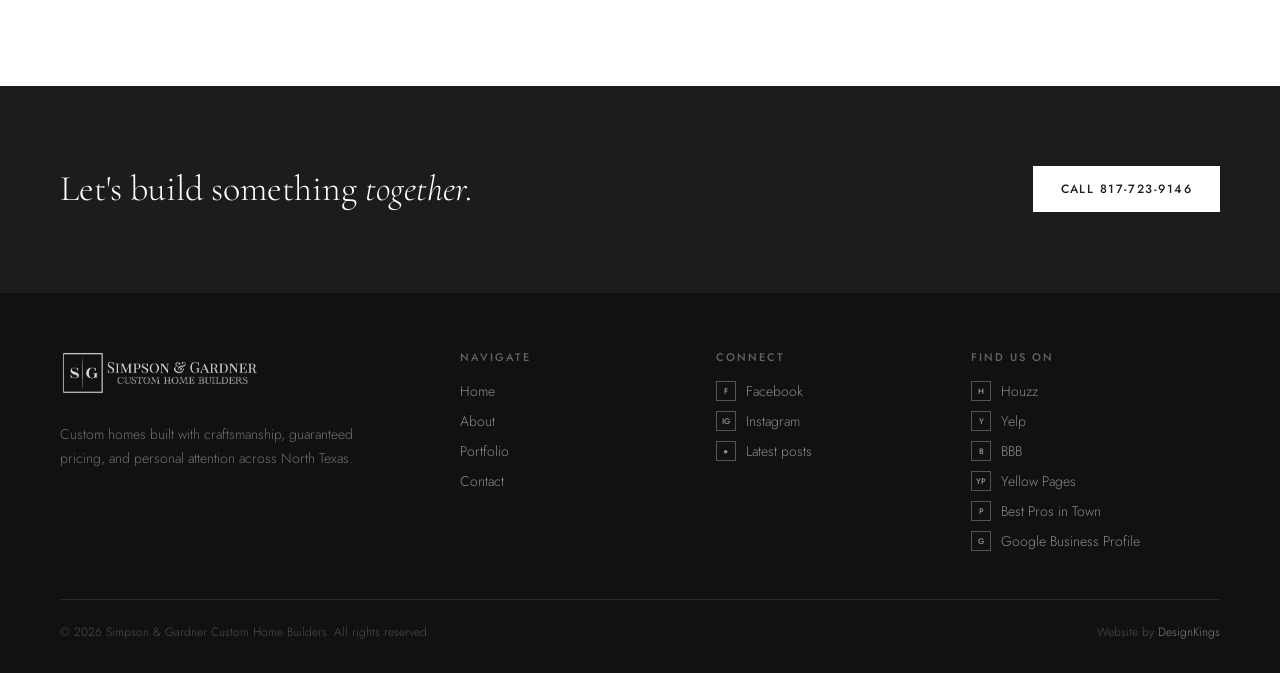
==== commit b82aec98: "Add files via upload Footer spacing and copy cleanup, removal of em dashes." ====
--- a/about.html
+++ b/about.html
@@ -6,7 +6,7 @@
 <title>About | Simpson &amp; Gardner Custom Home Builders</title>
 <meta name="description" content="Building custom homes across North Texas since 2004. Meet Joey Gardner and see our four-step process from consultation to handover.">
 <link href="https://fonts.googleapis.com/css2?family=Cormorant+Garamond:ital,wght@0,300;0,400;0,500;0,600;1,300;1,400&family=Jost:wght@300;400;500&display=swap" rel="stylesheet">
-<link rel="stylesheet" href="assets/site.css?v=7">
+<link rel="stylesheet" href="assets/site.css?v=8">
 </head>
 <body>
 
@@ -28,7 +28,7 @@
       <div class="section-eyebrow">Who we are</div>
       <h2 class="section-title">Family owned. <span class="nb">Word-of-mouth</span> built.</h2>
       <div class="rule"></div>
-      <p class="section-body">Joey Gardner has been building custom homes across North Texas since 2004. Simpson &amp; Gardner was founded on a simple belief: bid the job right, guarantee the price, show up every day, and do right by every client. With over 200 homes completed across Denton, Jack, Montague, Parker, Tarrant and Wise counties, that approach has kept the business growing — almost entirely through referrals.</p>
+      <p class="section-body">Joey Gardner has been building custom homes across North Texas since 2004. Simpson &amp; Gardner was founded on a simple belief: bid the job right, guarantee the price, show up every day, and do right by every client. With over 200 homes completed across Denton, Jack, Montague, Parker, Tarrant and Wise counties, that approach has kept the business growing, almost entirely through referrals.</p>
       <a class="badge-bbb" href="https://www.bbb.org/us/tx/decatur/profile/home-builders/simpson-gardner-custom-home-builders-0825-133932407" target="_blank" rel="noopener" style="margin-top:24px;">BBB A+ Rating Since 2004</a>
     </div>
     <img class="about-photo" src="assets/img/img-9545b23ca2.jpg" alt="Simpson &amp; Gardner custom home">
@@ -38,10 +38,10 @@
     <div class="section-eyebrow">How we work</div>
     <h2 class="section-title">A process built around you.</h2>
     <div class="process-steps" style="margin-top:32px;">
-      <div class="process-step"><div class="step-num">01</div><div class="step-title">Consultation</div><div class="step-body">We start by understanding your vision, your land, and your timeline — and answering every question before anything moves forward.</div></div>
+      <div class="process-step"><div class="step-num">01</div><div class="step-title">Consultation</div><div class="step-body">We start by understanding your vision, your land, and your timeline, and by answering every question before anything moves forward.</div></div>
       <div class="process-step"><div class="step-num">02</div><div class="step-title">Plans &amp; Bid</div><div class="step-body">You bring your plans or work with a drafting company to finalize them. We then bid the job down to the last detail and guarantee the price in a signed contract.</div></div>
       <div class="process-step"><div class="step-num">03</div><div class="step-title">Building Process</div><div class="step-body">Our team is on-site every day. Quality materials, trusted subcontractors, and consistent communication from start to finish.</div></div>
-      <div class="process-step"><div class="step-num">04</div><div class="step-title">Handover</div><div class="step-body">A thorough walkthrough, a clean finish, and keys in hand — backed by our one-year full home warranty.</div></div>
+      <div class="process-step"><div class="step-num">04</div><div class="step-title">Handover</div><div class="step-body">A thorough walkthrough, a clean finish, and keys in hand, all backed by our one-year full home warranty.</div></div>
     </div>
   </div>
 </section>
@@ -55,7 +55,7 @@
   <div class="footer-top">
     <div>
       <a class="footer-logo" href="index.html" aria-label="Simpson &amp; Gardner home"><img src="assets/img/img-5695853304.png" alt="Simpson &amp; Gardner"></a>
-      <p class="footer-tagline">Custom homes built with craftsmanship, guaranteed pricing,<br>and personal attention — across North Texas.</p>
+      <p class="footer-tagline" style="max-width:320px;text-wrap:balance;">Custom homes built with craftsmanship, guaranteed pricing, and personal attention across North Texas.</p>
     </div>
     <div>
       <div class="footer-col-title">Navigate</div>
@@ -92,6 +92,6 @@
   <button class="lb-btn lb-next" id="lb-next" aria-label="Next">&rsaquo;</button>
   <div class="lb-cap" id="lb-cap"></div>
 </div>
-<script src="assets/site.js?v=7"></script>
+<script src="assets/site.js?v=8"></script>
 </body>
 </html>
--- a/assets/site.css
+++ b/assets/site.css
@@ -329,3 +329,10 @@
 
 /* keep hyphenated compounds from breaking across lines */
 .nb{white-space:nowrap;}
+
+/* --- Nov 2 2026: featured cards follow the filter tabs; seven featured homes --- */
+a.portfolio-card{display:block;}
+.featured-grid .portfolio-card.span-2{grid-column:span 2;}
+.portfolio-grid.more{grid-template-columns:repeat(2,1fr);}
+@media(max-width:768px){.featured-grid .portfolio-card.span-2{grid-column:auto;}}
+@media(max-width:480px){.portfolio-grid.more{grid-template-columns:1fr;}}
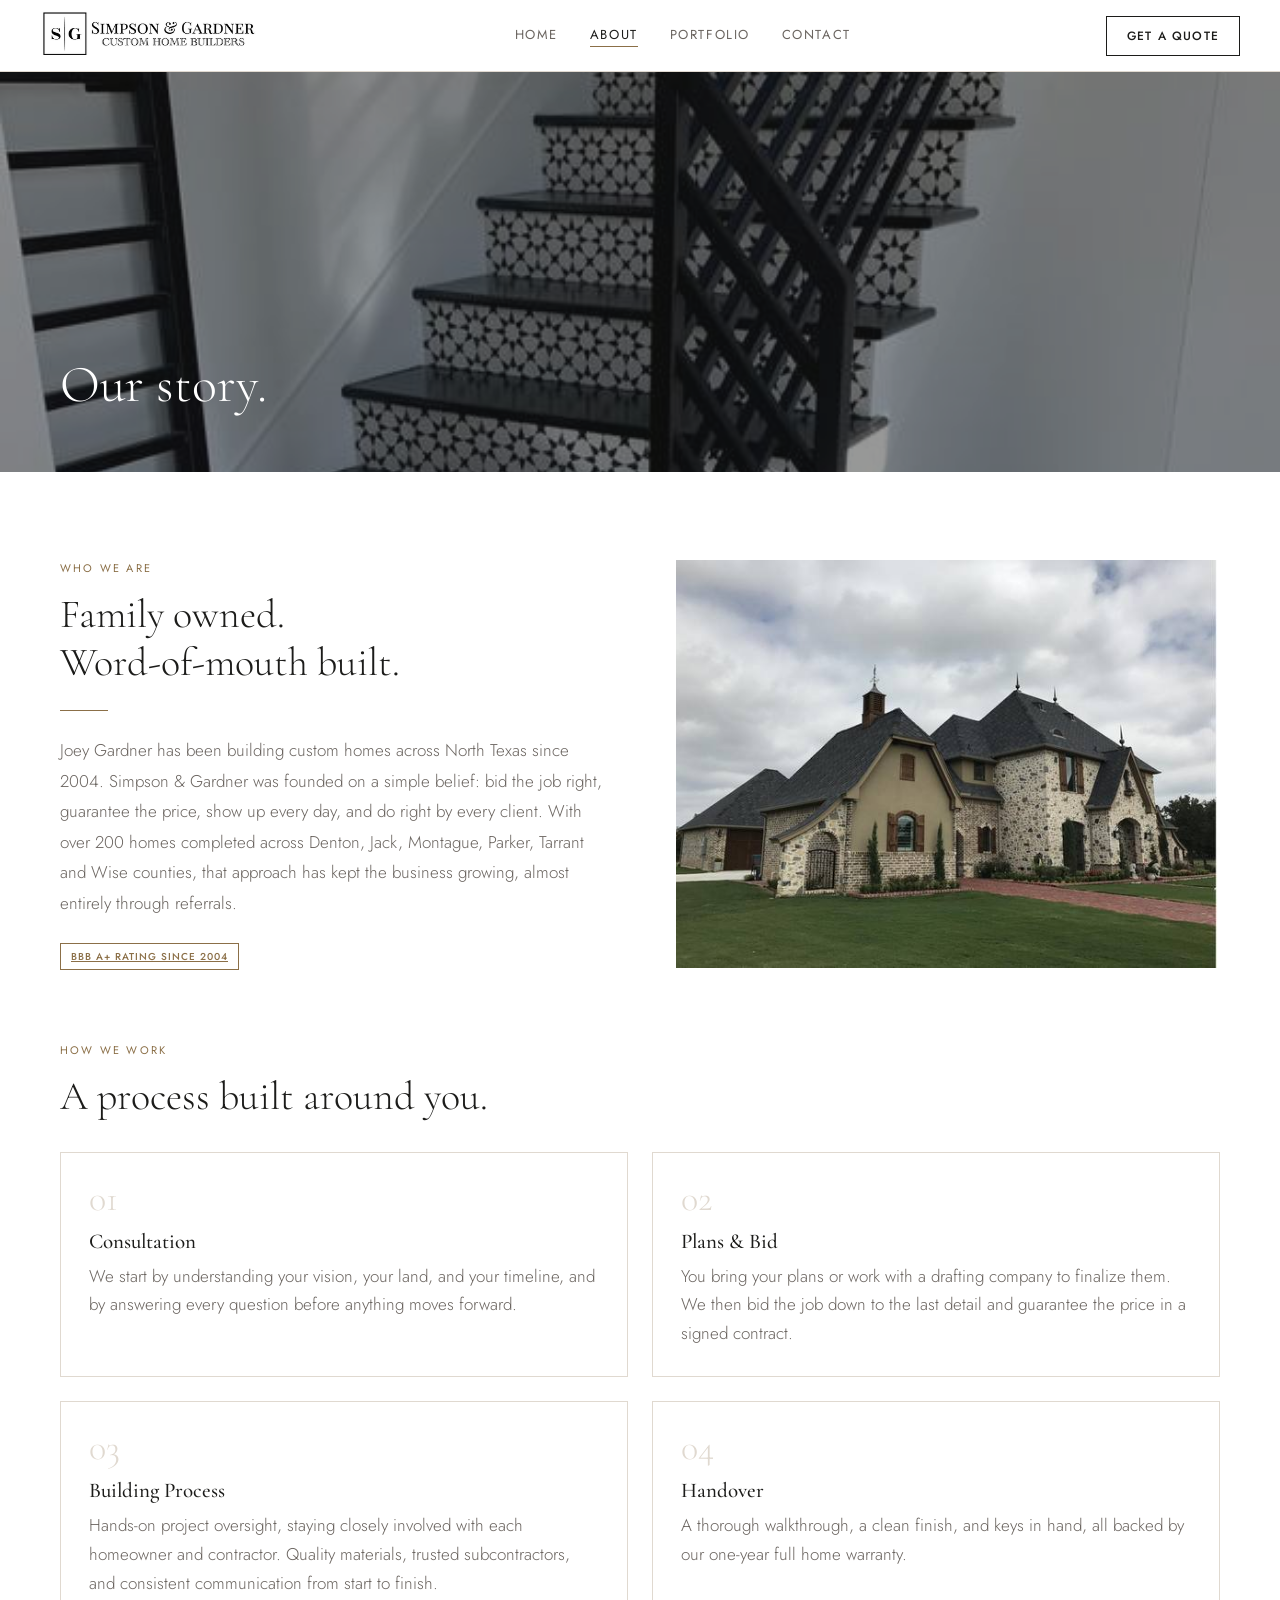
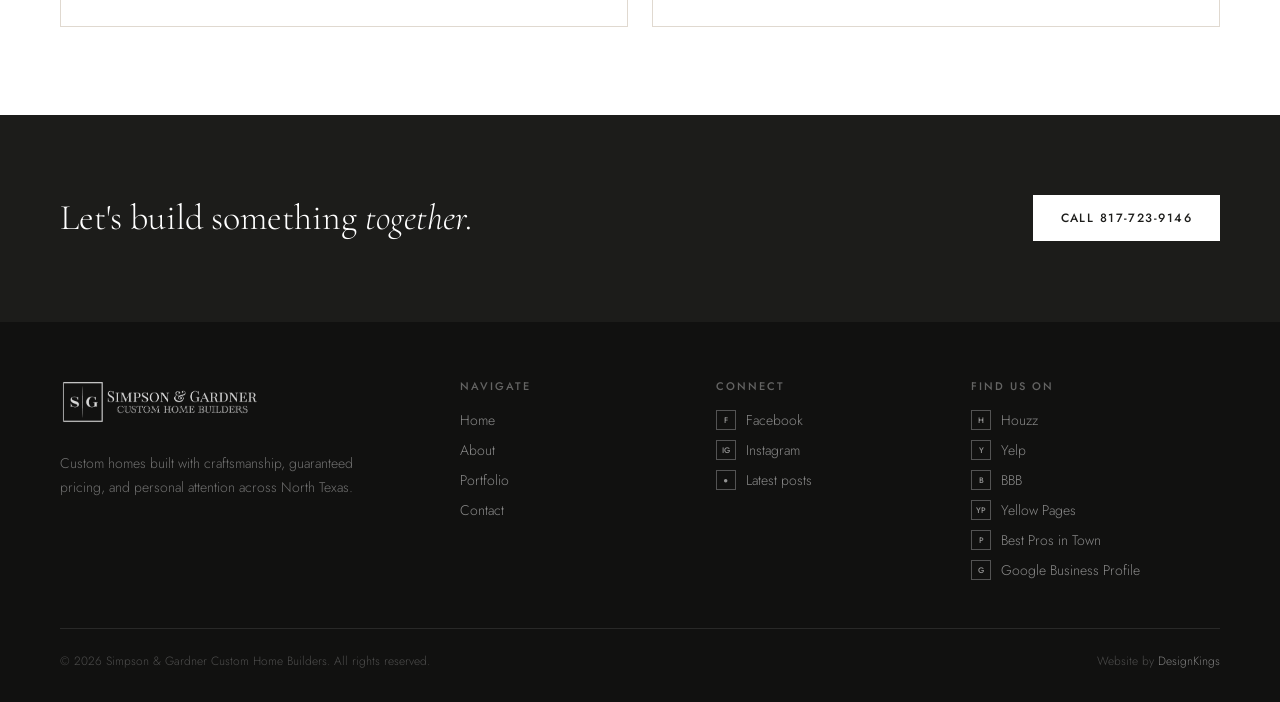
==== commit 09f1b6b7: "Add files via upload Remove house styles, add project oversight wording" ====
--- a/about.html
+++ b/about.html
@@ -40,7 +40,7 @@
     <div class="process-steps" style="margin-top:32px;">
       <div class="process-step"><div class="step-num">01</div><div class="step-title">Consultation</div><div class="step-body">We start by understanding your vision, your land, and your timeline, and by answering every question before anything moves forward.</div></div>
       <div class="process-step"><div class="step-num">02</div><div class="step-title">Plans &amp; Bid</div><div class="step-body">You bring your plans or work with a drafting company to finalize them. We then bid the job down to the last detail and guarantee the price in a signed contract.</div></div>
-      <div class="process-step"><div class="step-num">03</div><div class="step-title">Building Process</div><div class="step-body">Our team is on-site every day. Quality materials, trusted subcontractors, and consistent communication from start to finish.</div></div>
+      <div class="process-step"><div class="step-num">03</div><div class="step-title">Building Process</div><div class="step-body">Hands-on project oversight, staying closely involved with each homeowner and contractor. Quality materials, trusted subcontractors, and consistent communication from start to finish.</div></div>
       <div class="process-step"><div class="step-num">04</div><div class="step-title">Handover</div><div class="step-body">A thorough walkthrough, a clean finish, and keys in hand, all backed by our one-year full home warranty.</div></div>
     </div>
   </div>
